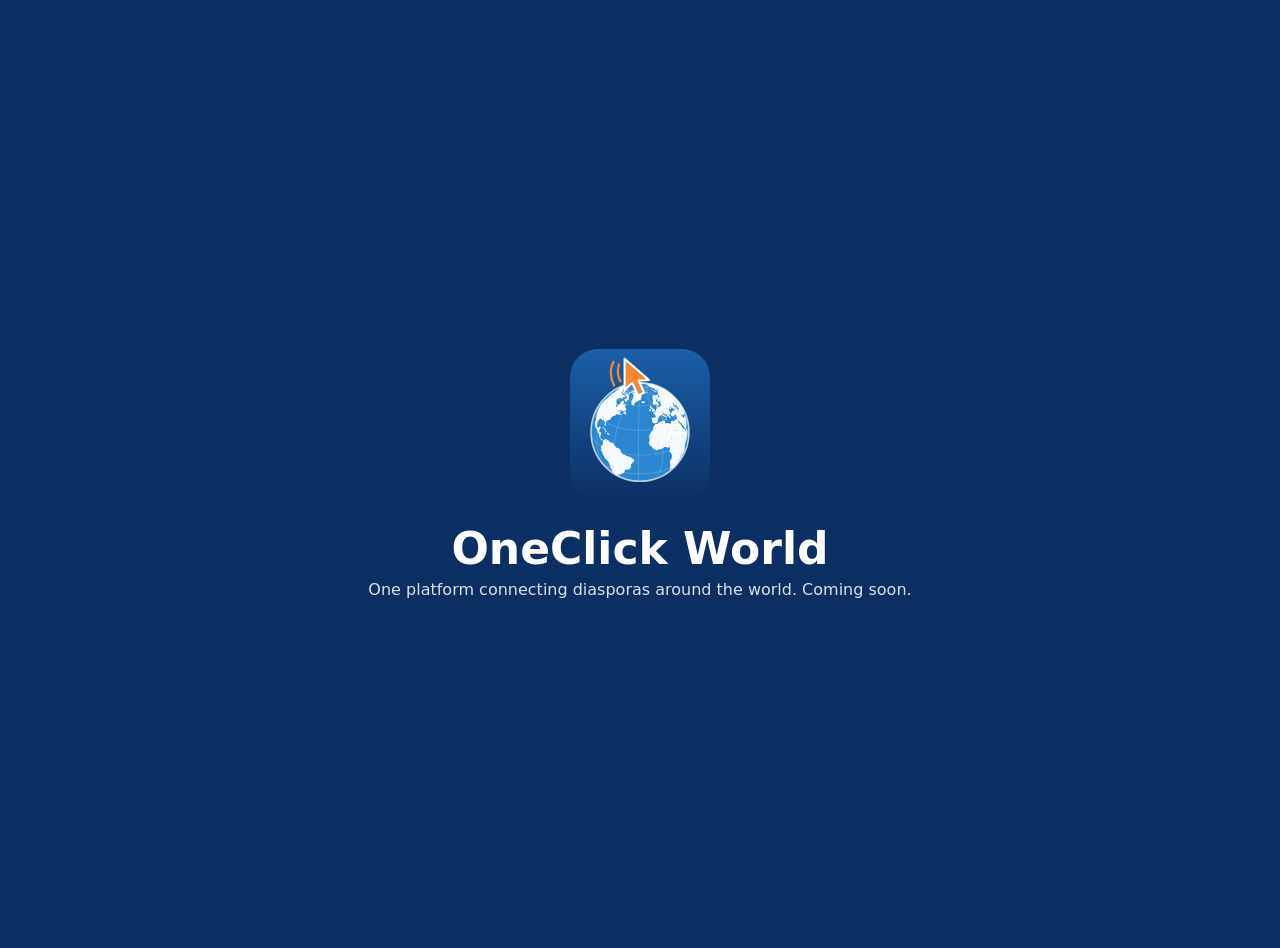
==== index.html @ 596a609d "Initial commit: placeholder page, logo and CNAME Co-Authored-By: Claude Sonnet 5.5 <noreply@anthropi" ====
<!doctype html>
<html lang="en"><head><meta charset="UTF-8"><meta name="viewport" content="width=device-width, initial-scale=1">
<title>OneClick World</title>
<link rel="icon" href="assets/oneclick-world-mark.svg" type="image/svg+xml">
<style>body{margin:0;min-height:100vh;display:grid;place-items:center;background:#0B2F63;color:#fff;font-family:system-ui,sans-serif;text-align:center;padding:24px}img{width:140px;height:auto}h1{margin:18px 0 6px;font-size:clamp(28px,5vw,44px)}p{opacity:.85;margin:0}</style></head>
<body><main><img src="assets/oneclick-world-mark.svg" alt="OneClick World"><h1>OneClick World</h1><p>One platform connecting diasporas around the world. Coming soon.</p></main></body></html>
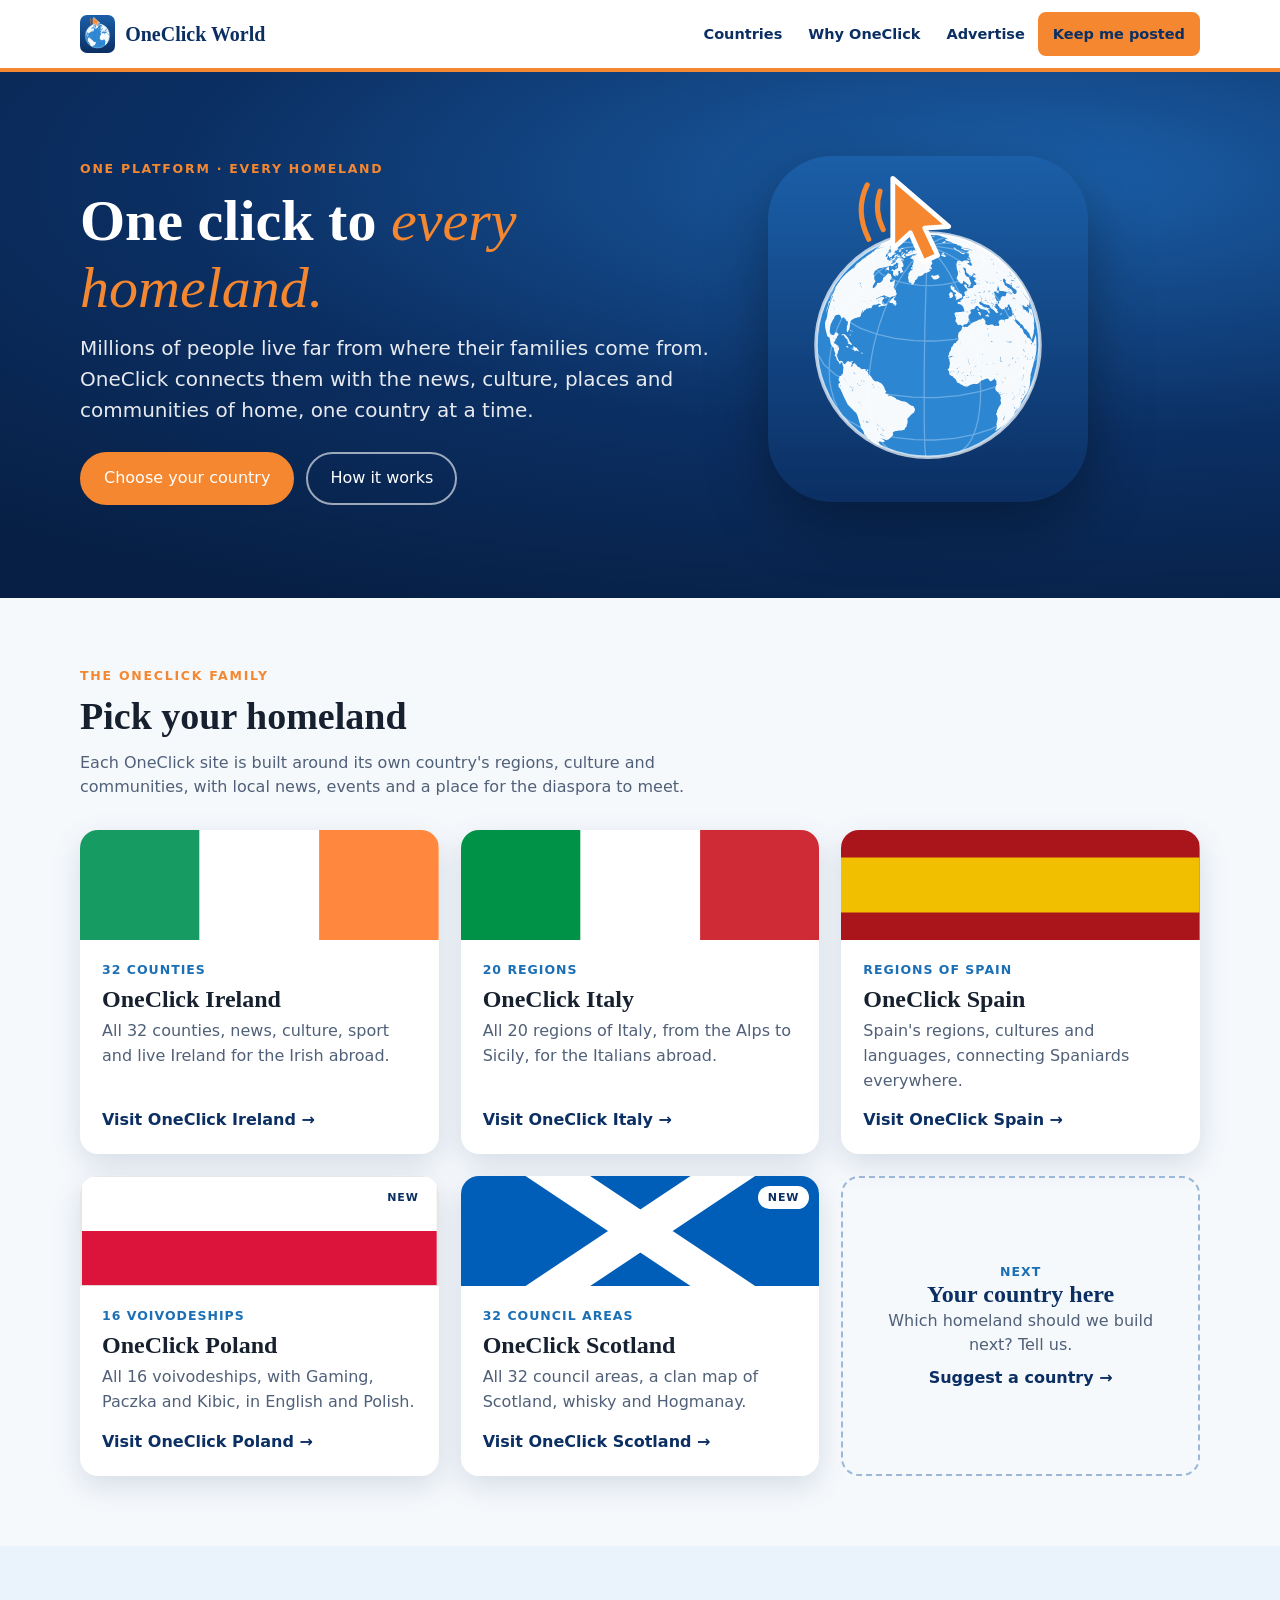
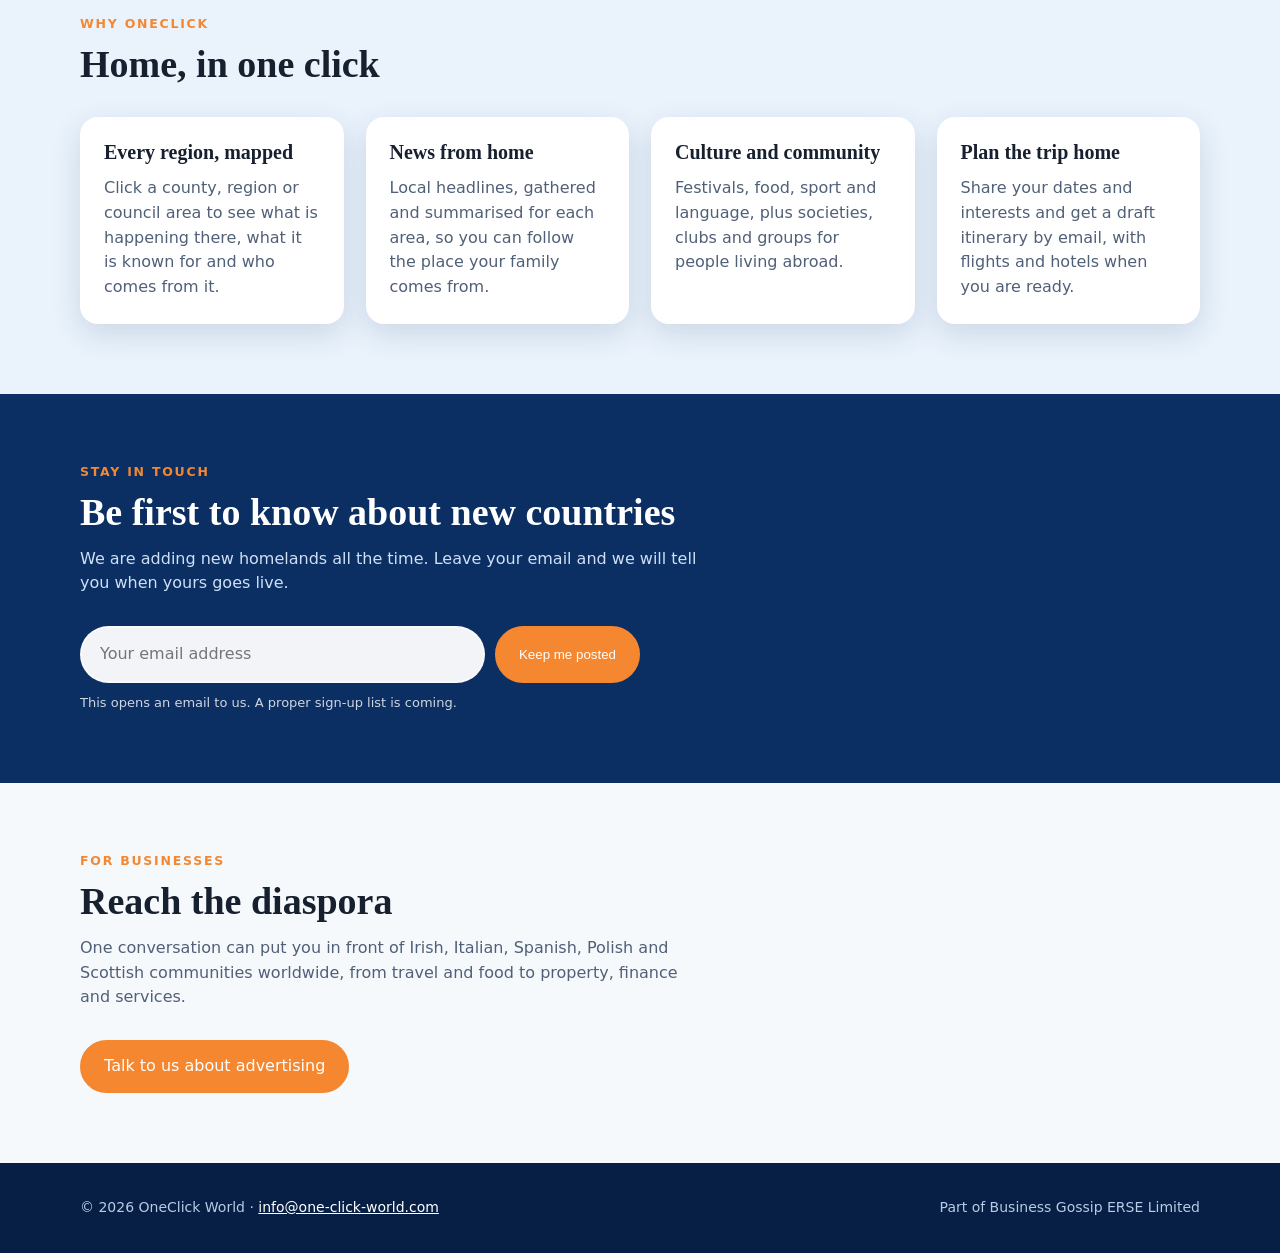
==== commit 73945411: "Hub site: hero, country tiles, why OneClick, sign-up, advertising Co-Authored-By: Claude Sonnet 5.5 " ====
--- a/index.html
+++ b/index.html
@@ -1,6 +1,49 @@
 <!doctype html>
 <html lang="en"><head><meta charset="UTF-8"><meta name="viewport" content="width=device-width, initial-scale=1">
-<title>OneClick World</title>
+<title>OneClick World | One click to every homeland</title>
+<meta name="description" content="OneClick World connects diaspora communities with their homelands: Ireland, Italy, Spain, Poland, Scotland and more.">
 <link rel="icon" href="assets/oneclick-world-mark.svg" type="image/svg+xml">
-<style>body{margin:0;min-height:100vh;display:grid;place-items:center;background:#0B2F63;color:#fff;font-family:system-ui,sans-serif;text-align:center;padding:24px}img{width:140px;height:auto}h1{margin:18px 0 6px;font-size:clamp(28px,5vw,44px)}p{opacity:.85;margin:0}</style></head>
-<body><main><img src="assets/oneclick-world-mark.svg" alt="OneClick World"><h1>OneClick World</h1><p>One platform connecting diasporas around the world. Coming soon.</p></main></body></html>
+<link rel="stylesheet" href="css/style.css"></head>
+<body>
+<header class="site-header"><div class="wrap header-row">
+  <a href="index.html" class="logo"><img src="assets/oneclick-world-mark.svg" alt=""> OneClick World</a>
+  <nav class="nav"><a href="#countries">Countries</a><a href="#why">Why OneClick</a><a href="#advertise">Advertise</a><a href="#join" class="btn">Keep me posted</a></nav>
+</div></header>
+
+<section class="hero"><div class="wrap">
+  <div><div class="eyebrow">One platform · every homeland</div>
+  <h1>One click to <em>every homeland.</em></h1>
+  <p class="lead">Millions of people live far from where their families come from. OneClick connects them with the news, culture, places and communities of home, one country at a time.</p>
+  <div class="row"><a href="#countries" class="btn">Choose your country</a><a href="#why" class="btn ghost">How it works</a></div></div>
+  <div class="hero-art"><img src="assets/oneclick-world-mark.svg" alt="OneClick World logo: a globe with a click cursor"></div>
+</div></section>
+
+<section class="block" id="countries"><div class="wrap">
+  <div class="head"><div class="eyebrow">The OneClick family</div><h2>Pick your homeland</h2><p>Each OneClick site is built around its own country's regions, culture and communities, with local news, events and a place for the diaspora to meet.</p></div>
+  <div class="tiles" id="tiles"><p>Loading…</p></div>
+</div></section>
+
+<section class="block tint" id="why"><div class="wrap">
+  <div class="head"><div class="eyebrow">Why OneClick</div><h2>Home, in one click</h2></div>
+  <div class="cols">
+    <div class="card"><h3>Every region, mapped</h3><p>Click a county, region or council area to see what is happening there, what it is known for and who comes from it.</p></div>
+    <div class="card"><h3>News from home</h3><p>Local headlines, gathered and summarised for each area, so you can follow the place your family comes from.</p></div>
+    <div class="card"><h3>Culture and community</h3><p>Festivals, food, sport and language, plus societies, clubs and groups for people living abroad.</p></div>
+    <div class="card"><h3>Plan the trip home</h3><p>Share your dates and interests and get a draft itinerary by email, with flights and hotels when you are ready.</p></div>
+  </div>
+</div></section>
+
+<section class="block dark" id="join"><div class="wrap">
+  <div class="head"><div class="eyebrow" style="color:var(--orange)">Stay in touch</div><h2>Be first to know about new countries</h2><p>We are adding new homelands all the time. Leave your email and we will tell you when yours goes live.</p></div>
+  <form class="signup" id="signup"><input type="email" required placeholder="Your email address" aria-label="Email address"><button class="btn" type="submit">Keep me posted</button></form>
+  <div class="note">This opens an email to us. A proper sign-up list is coming.</div>
+</div></section>
+
+<section class="block" id="advertise"><div class="wrap">
+  <div class="head"><div class="eyebrow">For businesses</div><h2>Reach the diaspora</h2><p>One conversation can put you in front of Irish, Italian, Spanish, Polish and Scottish communities worldwide, from travel and food to property, finance and services.</p></div>
+  <a class="btn" href="mailto:info@one-click-world.com?subject=Advertising%20on%20OneClick">Talk to us about advertising</a>
+</div></section>
+
+<footer class="site-footer"><div class="wrap"><span>&copy; <script>document.write(new Date().getFullYear())</script> OneClick World · <a href="mailto:info@one-click-world.com">info@one-click-world.com</a></span><span>Part of Business Gossip ERSE Limited</span></div></footer>
+<script src="js/main.js"></script>
+</body></html>
--- a/css/style.css
+++ b/css/style.css
@@ -0,0 +1,40 @@
+:root{--navy:#0B2F63;--navy2:#071F44;--blue:#1B6FB5;--sky:#EAF3FC;--orange:#F4872F;--ink:#16202E;--soft:#506078;--paper:#F6F9FC;--radius:18px;--shadow:0 10px 30px rgba(11,47,99,.14)}
+*{box-sizing:border-box}html{scroll-behavior:smooth}
+body{margin:0;font-family:"Segoe UI",system-ui,-apple-system,Roboto,Helvetica,Arial,sans-serif;color:var(--ink);background:var(--paper);line-height:1.55}
+h1,h2,h3{font-family:Georgia,"Times New Roman",serif;line-height:1.15;margin:0 0 12px}p{margin:0 0 14px}a{color:inherit;text-decoration:none}
+.wrap{max-width:1160px;margin:0 auto;padding:0 20px}
+.site-header{background:#fff;border-bottom:4px solid var(--orange);position:sticky;top:0;z-index:10}
+.header-row{display:flex;align-items:center;justify-content:space-between;gap:16px;padding:12px 20px}
+.logo{display:flex;align-items:center;gap:10px;font:600 20px Georgia,serif;color:var(--navy)}.logo img{height:38px;width:auto}
+.nav a{font-size:14.5px;font-weight:600;padding:9px 13px;border-radius:8px;color:var(--navy)}.nav a:hover{background:var(--sky)}
+@media(max-width:700px){.nav a:not(.btn){display:none}}
+.btn{display:inline-block;font:600 15px inherit;padding:12px 22px;border-radius:999px;background:var(--orange);color:#fff;border:2px solid var(--orange);cursor:pointer}.btn:hover{background:#d9741f}
+.btn.ghost{background:transparent;border-color:rgba(255,255,255,.6);color:#fff}.btn.ghost:hover{background:rgba(255,255,255,.12)}
+.hero{position:relative;overflow:hidden;background:radial-gradient(120% 90% at 80% 20%,#1B5FA8 0,var(--navy) 55%,var(--navy2) 100%);color:#fff;padding:84px 0 88px}
+.hero .wrap{position:relative;z-index:1;display:grid;grid-template-columns:1.2fr .8fr;gap:40px;align-items:center}
+@media(max-width:820px){.hero .wrap{grid-template-columns:1fr}.hero-art{order:-1;max-width:200px}}
+.eyebrow{font:700 12.5px system-ui;letter-spacing:.14em;text-transform:uppercase;color:var(--orange);margin-bottom:12px}
+.hero h1{font-size:clamp(34px,5vw,58px)}.hero h1 em{color:var(--orange);font-style:italic;font-weight:500}
+.hero p.lead{font-size:clamp(17px,2vw,20px);opacity:.9;max-width:54ch;margin-bottom:26px}
+.hero-art img{width:100%;max-width:320px;filter:drop-shadow(0 20px 30px rgba(0,0,0,.35));animation:float 7s ease-in-out infinite}
+@keyframes float{50%{transform:translateY(-10px)}}@media(prefers-reduced-motion:reduce){.hero-art img{animation:none}}
+.row{display:flex;gap:12px;flex-wrap:wrap}
+section.block{padding:70px 0}.block.tint{background:var(--sky)}.block.dark{background:var(--navy);color:#fff}
+.head{margin-bottom:30px}.head h2{font-size:clamp(26px,3.5vw,38px)}.head p{color:var(--soft);max-width:62ch}.dark .head p{color:#cfe0f5}
+.tiles{display:grid;grid-template-columns:repeat(auto-fill,minmax(280px,1fr));gap:22px}
+.tile{display:flex;flex-direction:column;background:#fff;border-radius:var(--radius);overflow:hidden;box-shadow:var(--shadow);transition:transform .2s}.tile:hover{transform:translateY(-4px)}
+.flag{height:110px;position:relative}.flag svg{width:100%;height:100%;display:block}
+.tile .body{padding:20px 22px 22px;display:flex;flex-direction:column;gap:6px;flex:1}
+.tile h3{font-size:24px;margin:0}.tile .stat{font-size:12.5px;font-weight:700;letter-spacing:.08em;text-transform:uppercase;color:var(--blue)}
+.tile p{color:var(--soft);margin:0 0 8px;flex:1}.tile .go{font-weight:700;color:var(--navy)}
+.badge{position:absolute;top:10px;right:10px;background:#fff;color:var(--navy);font:700 11px system-ui;letter-spacing:.08em;text-transform:uppercase;padding:5px 10px;border-radius:999px}
+.tile.next{border:2px dashed #9CB8D8;background:transparent;box-shadow:none;justify-content:center;align-items:center;text-align:center;min-height:300px;padding:24px}
+.tile.next h3{color:var(--navy)}
+.cols{display:grid;grid-template-columns:repeat(auto-fit,minmax(240px,1fr));gap:22px}
+.card{background:#fff;border-radius:var(--radius);padding:24px;box-shadow:var(--shadow)}.card h3{font-size:20px}.card p{color:var(--soft);margin:0}
+.dark .card{background:rgba(255,255,255,.08);box-shadow:none;border:1px solid rgba(255,255,255,.15)}.dark .card p{color:#cfe0f5}
+form.signup{display:flex;gap:10px;flex-wrap:wrap;max-width:560px}
+form.signup input{flex:1 1 240px;padding:14px 18px;font:inherit;border:2px solid rgba(255,255,255,.4);border-radius:999px;background:rgba(255,255,255,.95);color:var(--ink)}
+.note{font-size:13px;opacity:.8;margin-top:10px}
+.site-footer{background:var(--navy2);color:#b8cbe6;padding:34px 0;font-size:14px}.site-footer .wrap{display:flex;justify-content:space-between;gap:16px;flex-wrap:wrap;align-items:center}
+.site-footer a{color:#fff;text-decoration:underline}
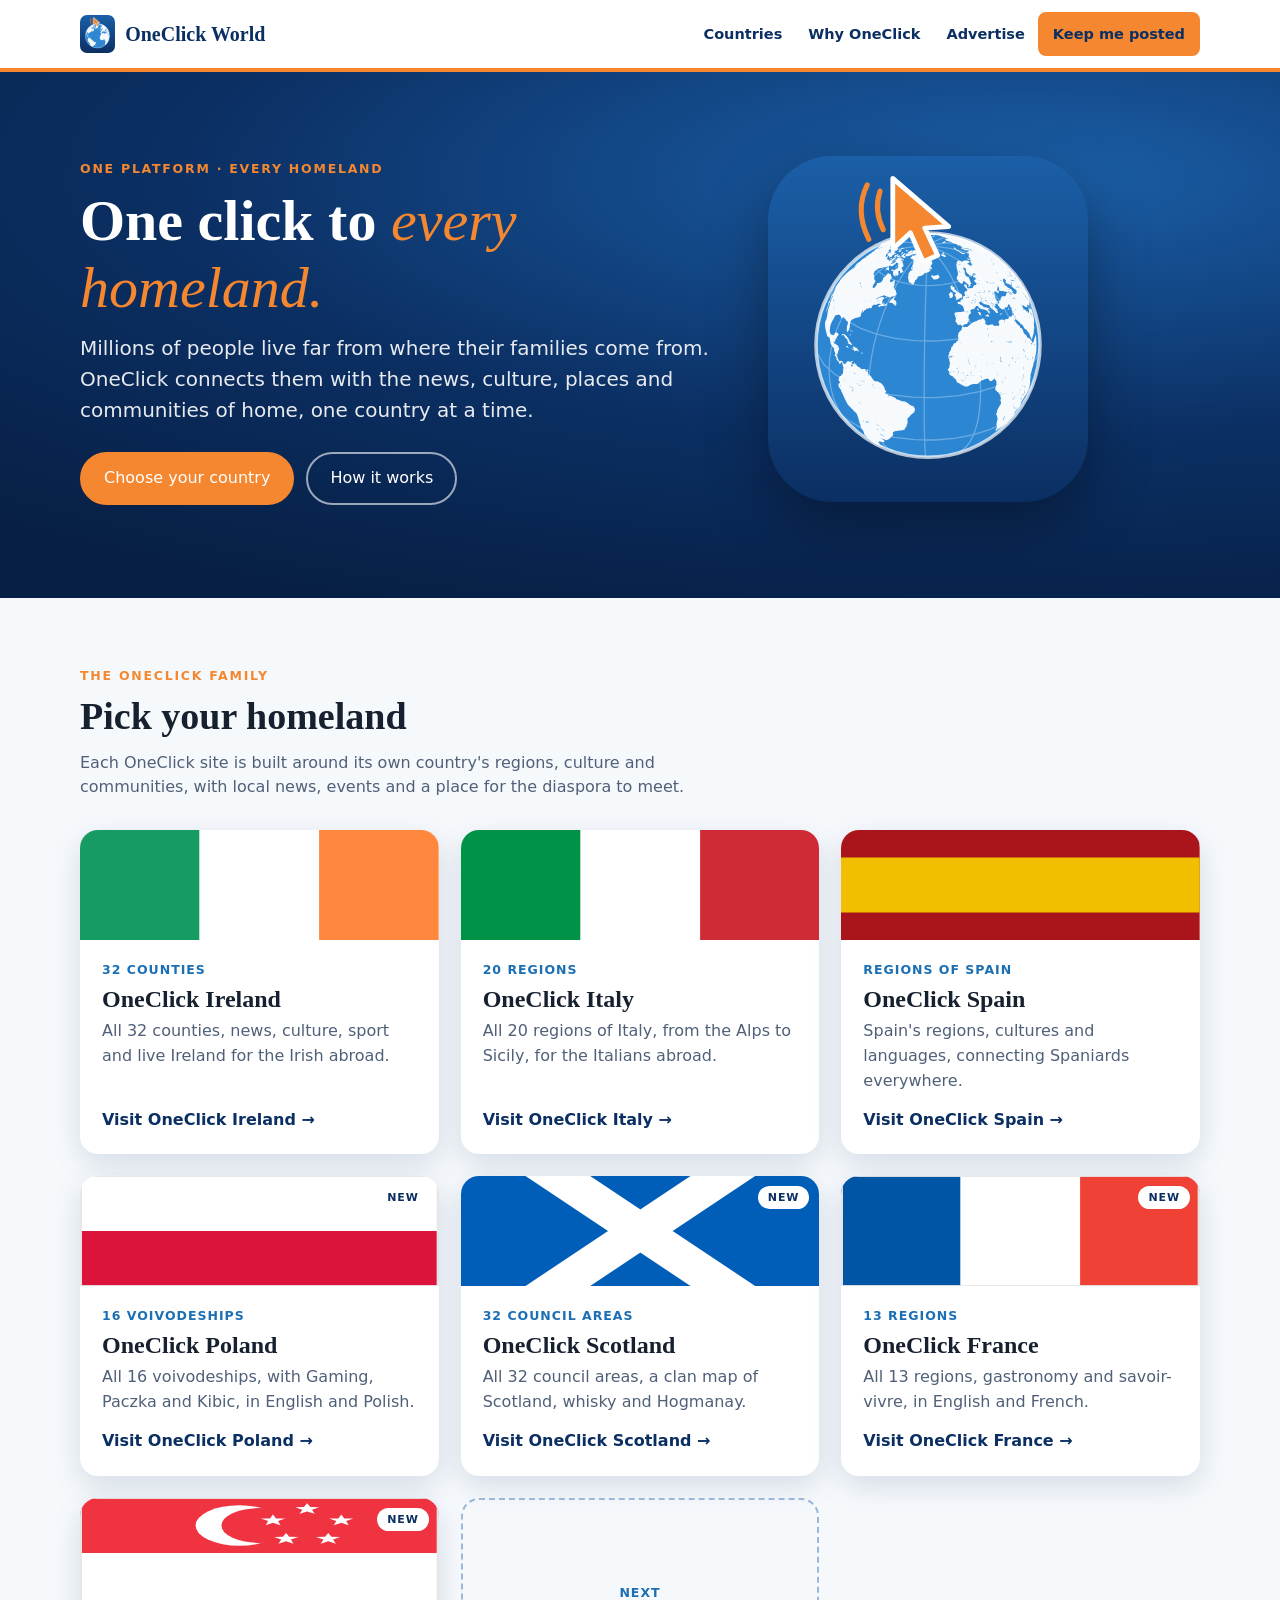
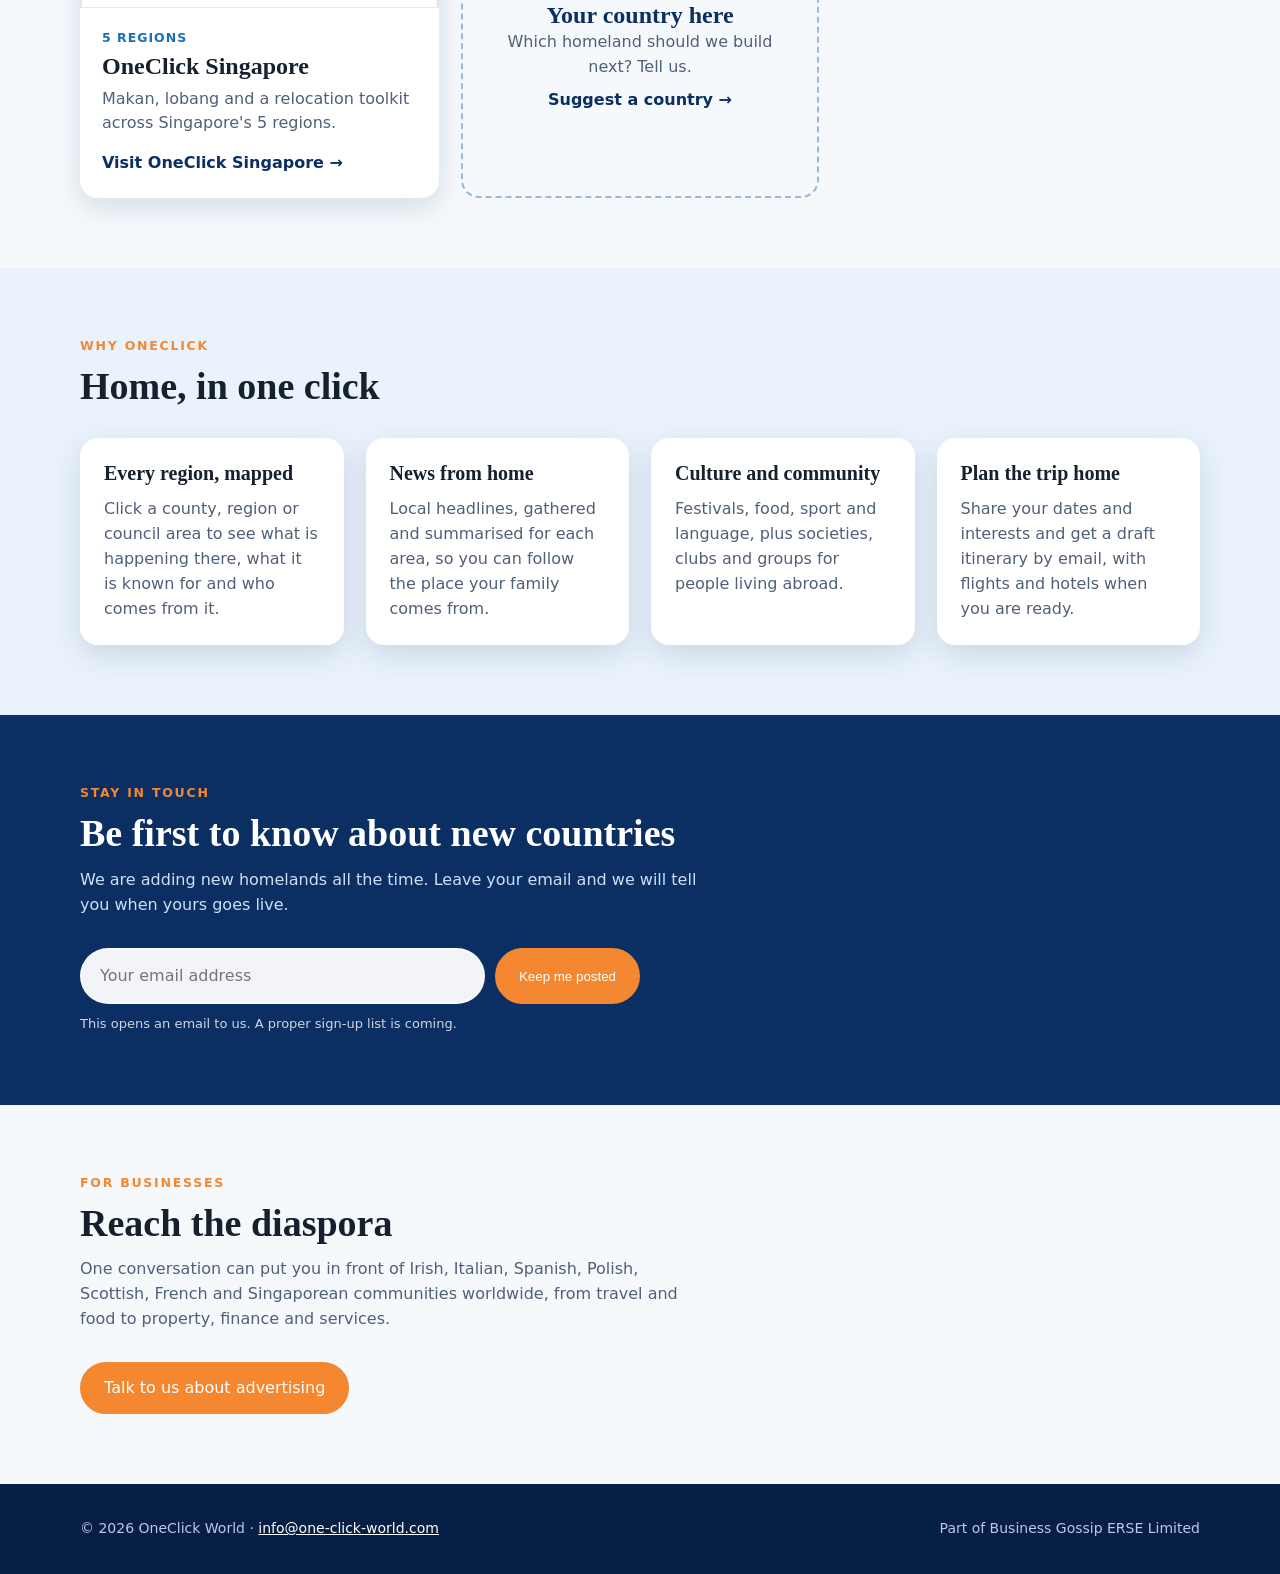
==== commit 923b7c9f: "Add France and Singapore to the hub Co-Authored-By: Claude Sonnet 5.5 <noreply@anthropic.com> Claude" ====
--- a/index.html
+++ b/index.html
@@ -1,7 +1,7 @@
 <!doctype html>
 <html lang="en"><head><meta charset="UTF-8"><meta name="viewport" content="width=device-width, initial-scale=1">
 <title>OneClick World | One click to every homeland</title>
-<meta name="description" content="OneClick World connects diaspora communities with their homelands: Ireland, Italy, Spain, Poland, Scotland and more.">
+<meta name="description" content="OneClick World connects diaspora communities with their homelands: Ireland, Italy, Spain, Poland, Scotland, France, Singapore and more.">
 <link rel="icon" href="assets/oneclick-world-mark.svg" type="image/svg+xml">
 <link rel="stylesheet" href="css/style.css"></head>
 <body>
@@ -40,7 +40,7 @@
 </div></section>
 
 <section class="block" id="advertise"><div class="wrap">
-  <div class="head"><div class="eyebrow">For businesses</div><h2>Reach the diaspora</h2><p>One conversation can put you in front of Irish, Italian, Spanish, Polish and Scottish communities worldwide, from travel and food to property, finance and services.</p></div>
+  <div class="head"><div class="eyebrow">For businesses</div><h2>Reach the diaspora</h2><p>One conversation can put you in front of Irish, Italian, Spanish, Polish, Scottish, French and Singaporean communities worldwide, from travel and food to property, finance and services.</p></div>
   <a class="btn" href="mailto:info@one-click-world.com?subject=Advertising%20on%20OneClick">Talk to us about advertising</a>
 </div></section>
 
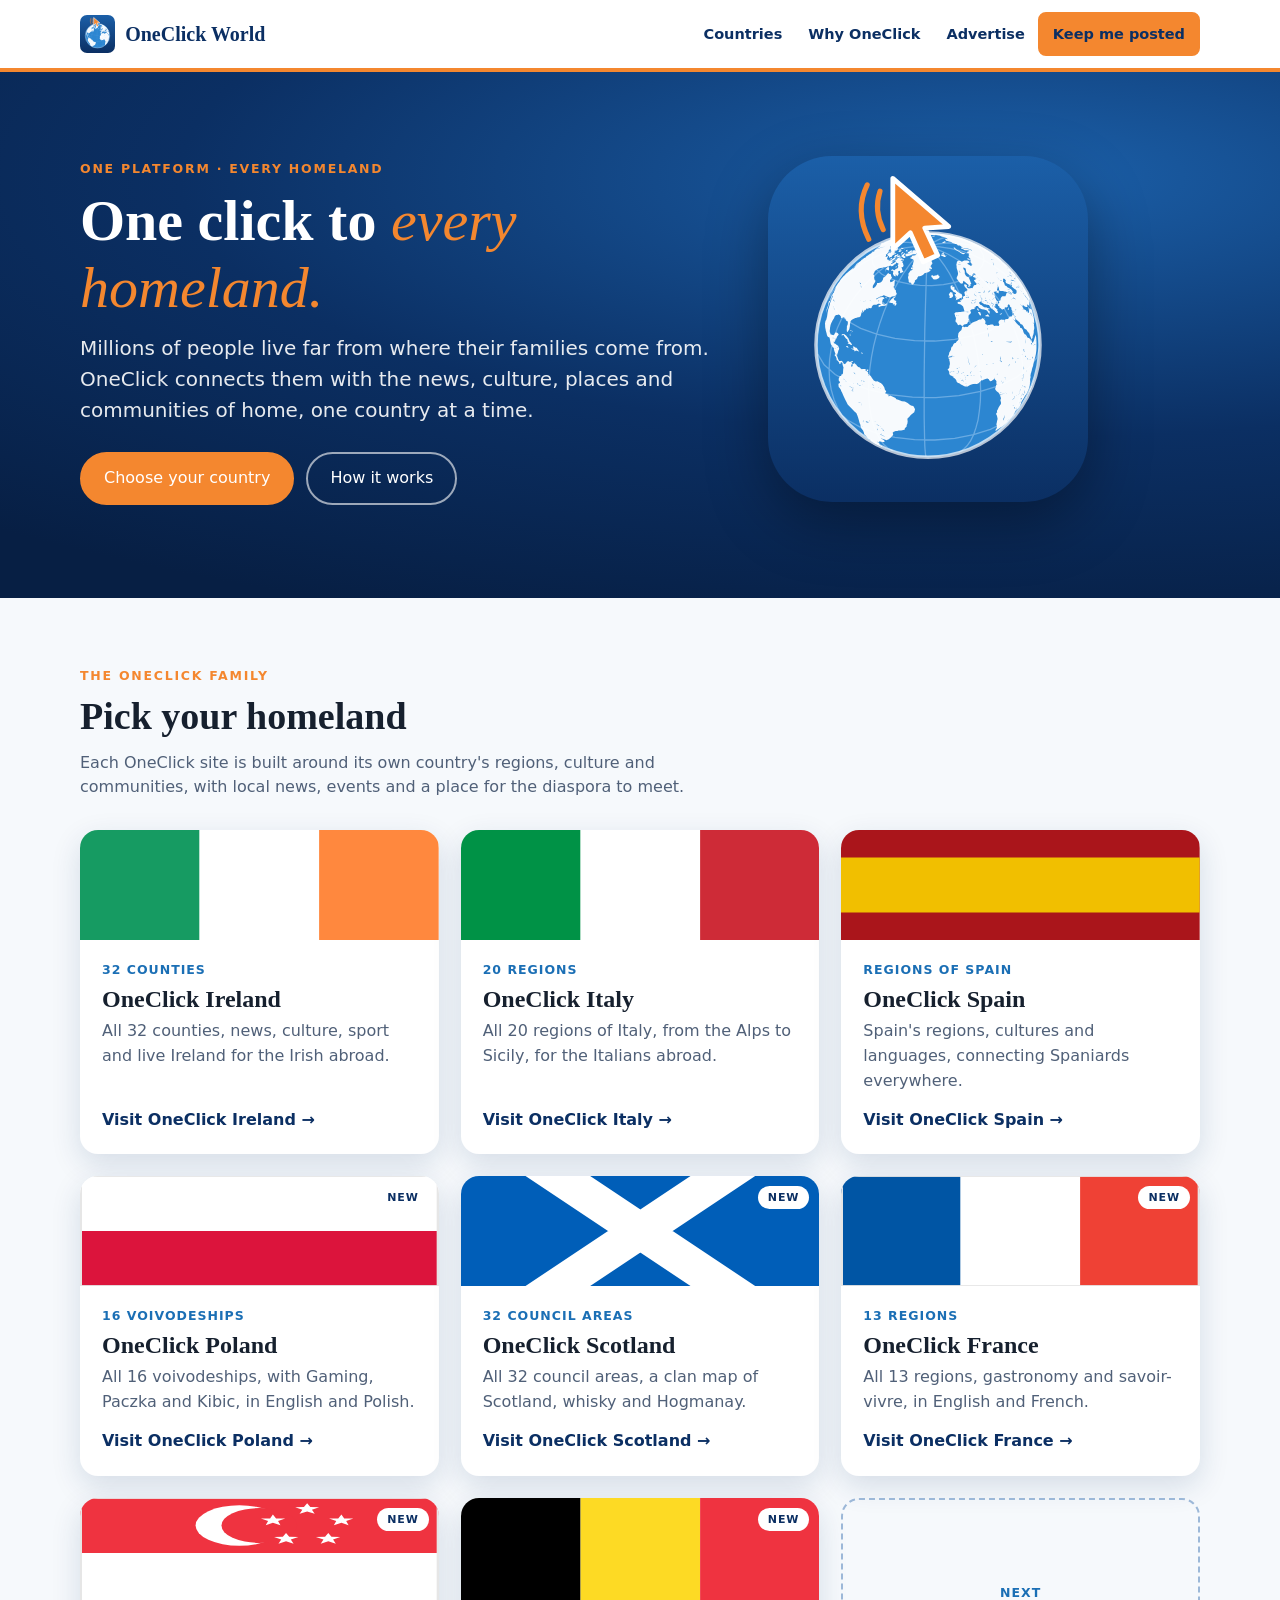
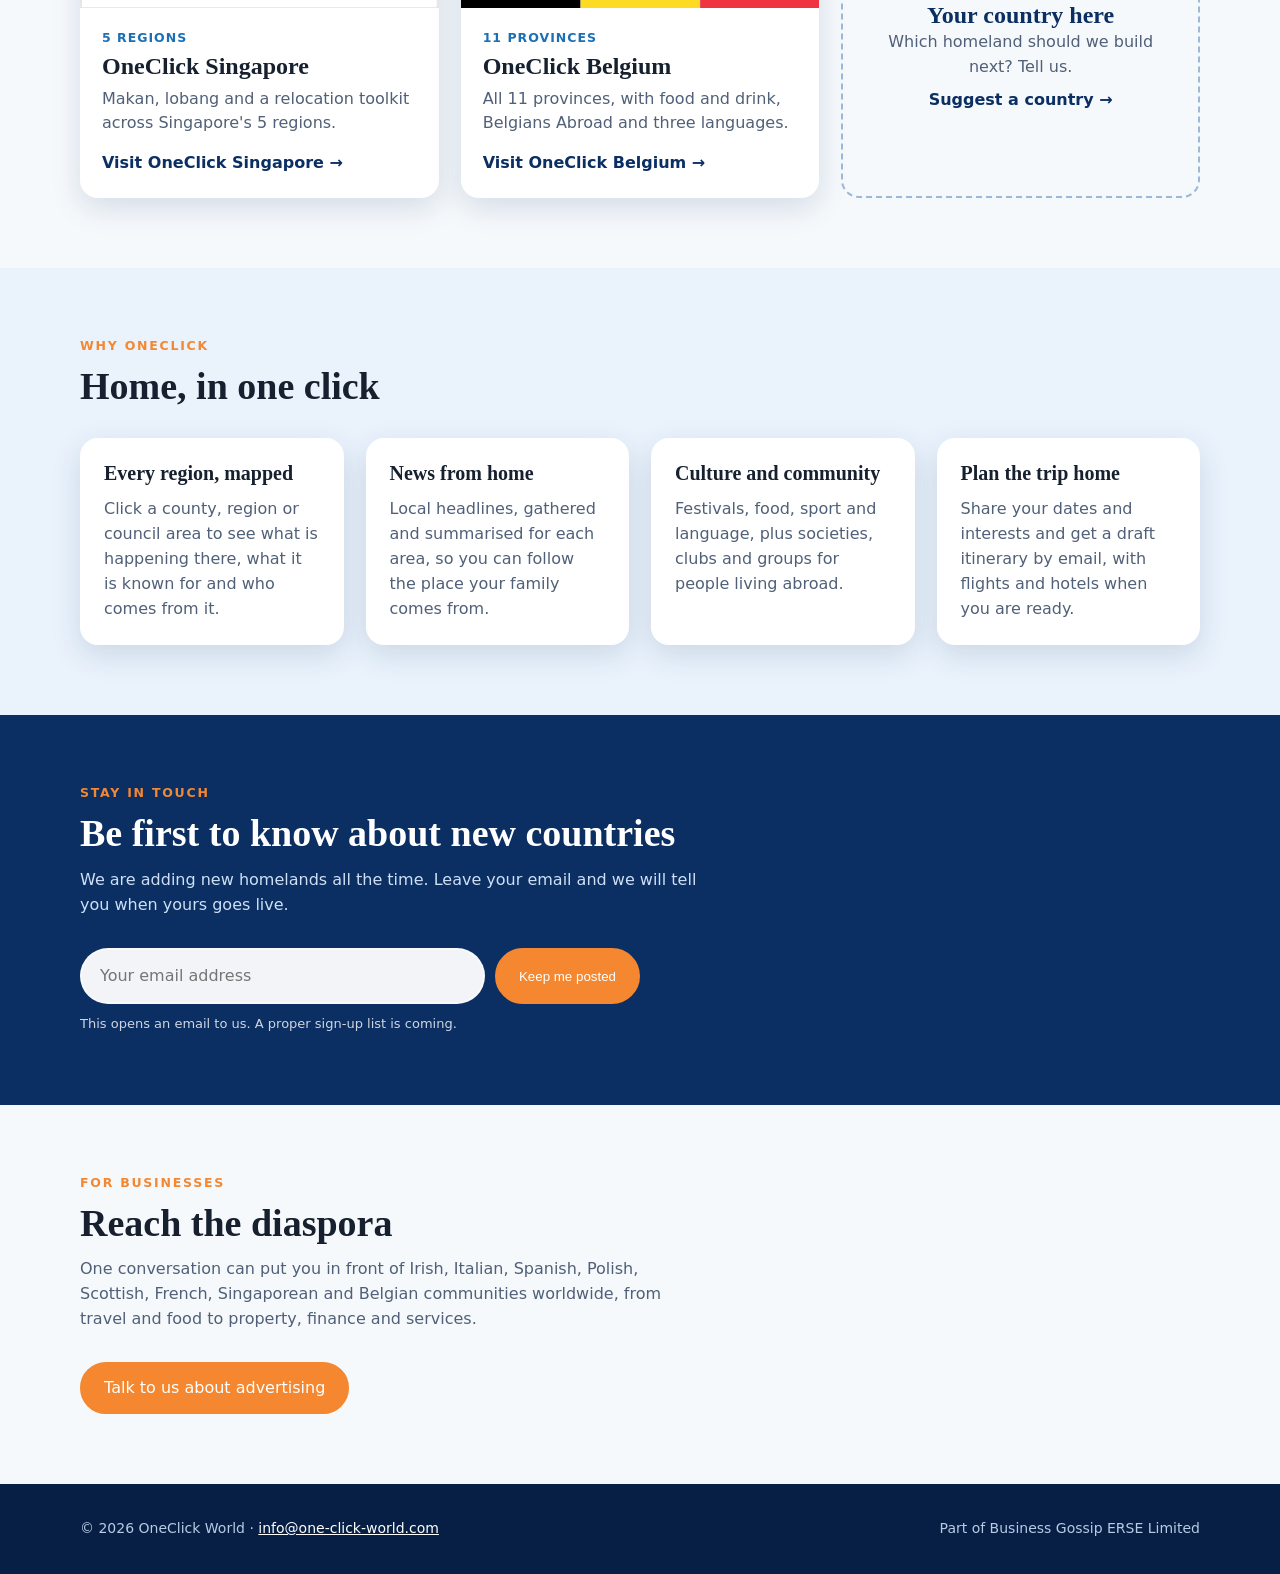
==== commit 0fecaf45: "Add OneClick Belgium to the hub Co-Authored-By: Claude Sonnet 5.5 <noreply@anthropic.com> Claude-Ses" ====
--- a/index.html
+++ b/index.html
@@ -1,7 +1,7 @@
 <!doctype html>
 <html lang="en"><head><meta charset="UTF-8"><meta name="viewport" content="width=device-width, initial-scale=1">
 <title>OneClick World | One click to every homeland</title>
-<meta name="description" content="OneClick World connects diaspora communities with their homelands: Ireland, Italy, Spain, Poland, Scotland, France, Singapore and more.">
+<meta name="description" content="OneClick World connects diaspora communities with their homelands: Ireland, Italy, Spain, Poland, Scotland, France, Singapore, Belgium and more.">
 <link rel="icon" href="assets/oneclick-world-mark.svg" type="image/svg+xml">
 <link rel="stylesheet" href="css/style.css"></head>
 <body>
@@ -40,7 +40,7 @@
 </div></section>
 
 <section class="block" id="advertise"><div class="wrap">
-  <div class="head"><div class="eyebrow">For businesses</div><h2>Reach the diaspora</h2><p>One conversation can put you in front of Irish, Italian, Spanish, Polish, Scottish, French and Singaporean communities worldwide, from travel and food to property, finance and services.</p></div>
+  <div class="head"><div class="eyebrow">For businesses</div><h2>Reach the diaspora</h2><p>One conversation can put you in front of Irish, Italian, Spanish, Polish, Scottish, French, Singaporean and Belgian communities worldwide, from travel and food to property, finance and services.</p></div>
   <a class="btn" href="mailto:info@one-click-world.com?subject=Advertising%20on%20OneClick">Talk to us about advertising</a>
 </div></section>
 
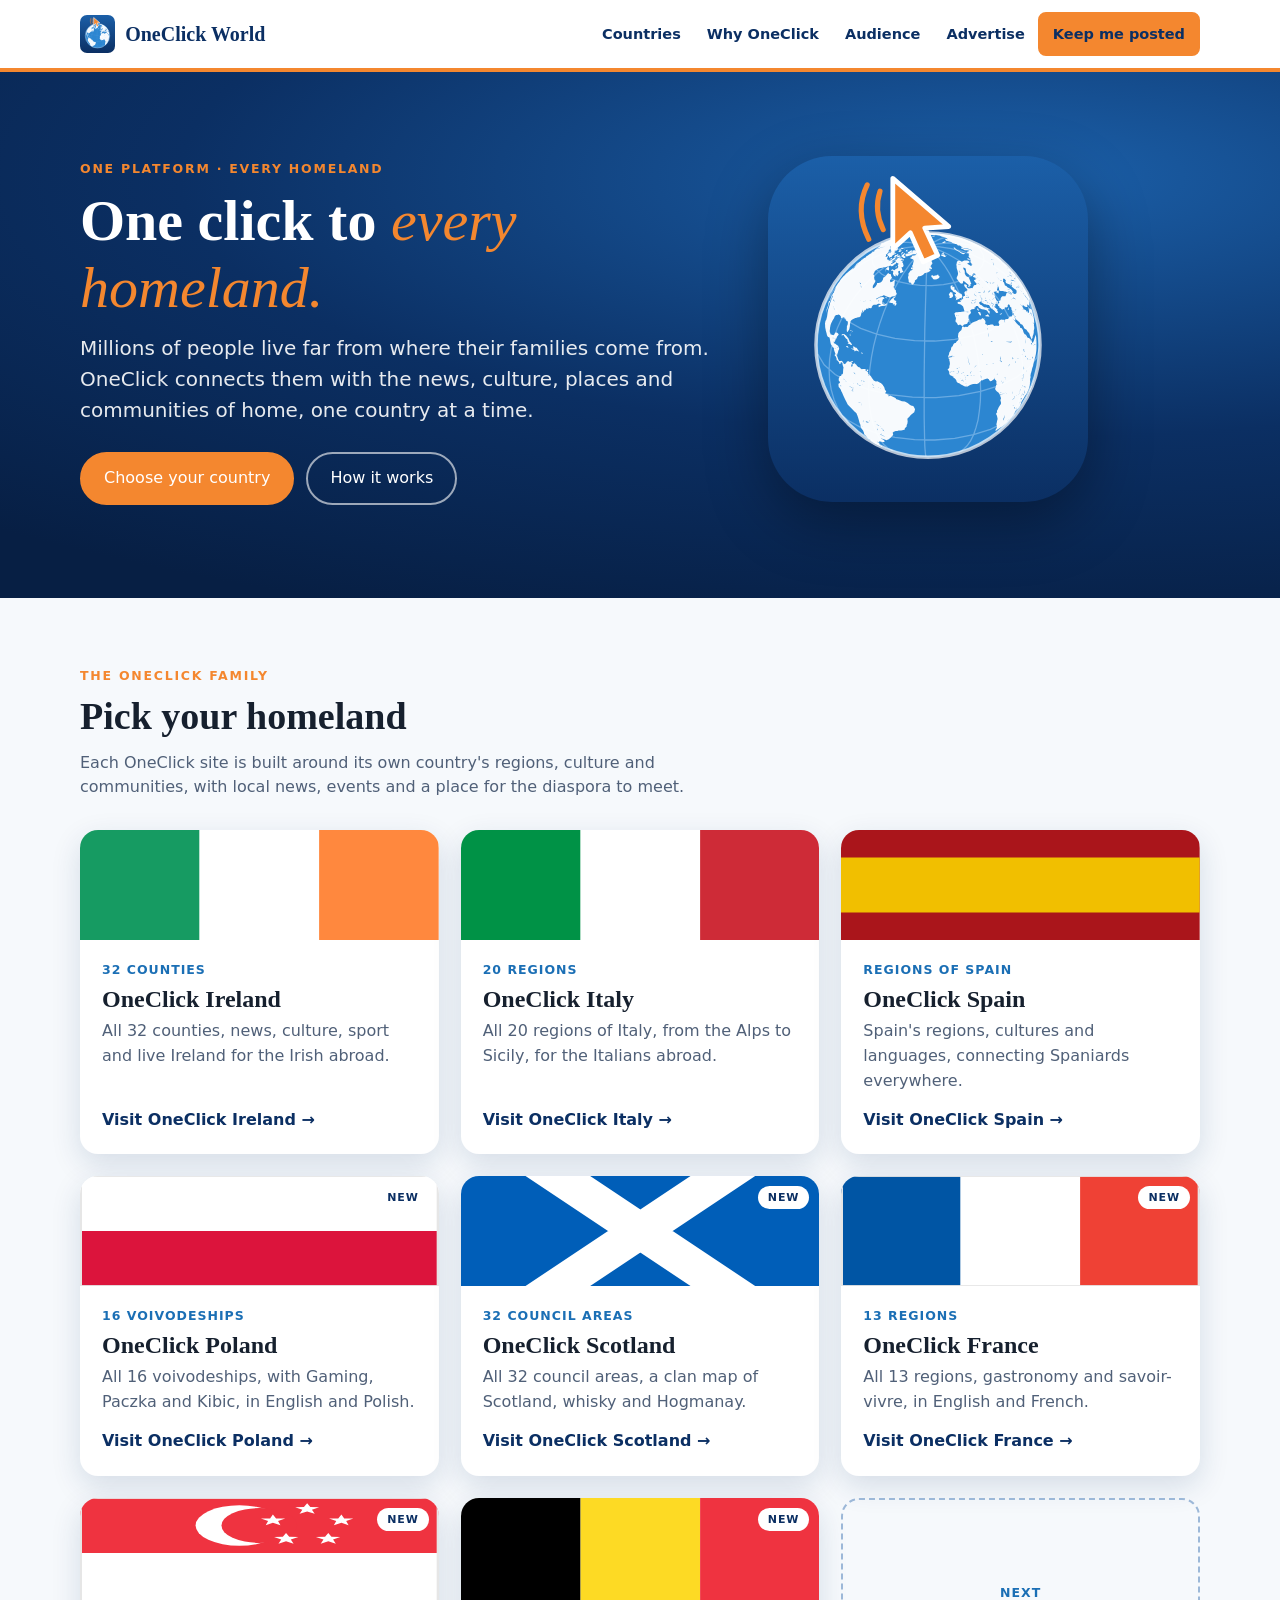
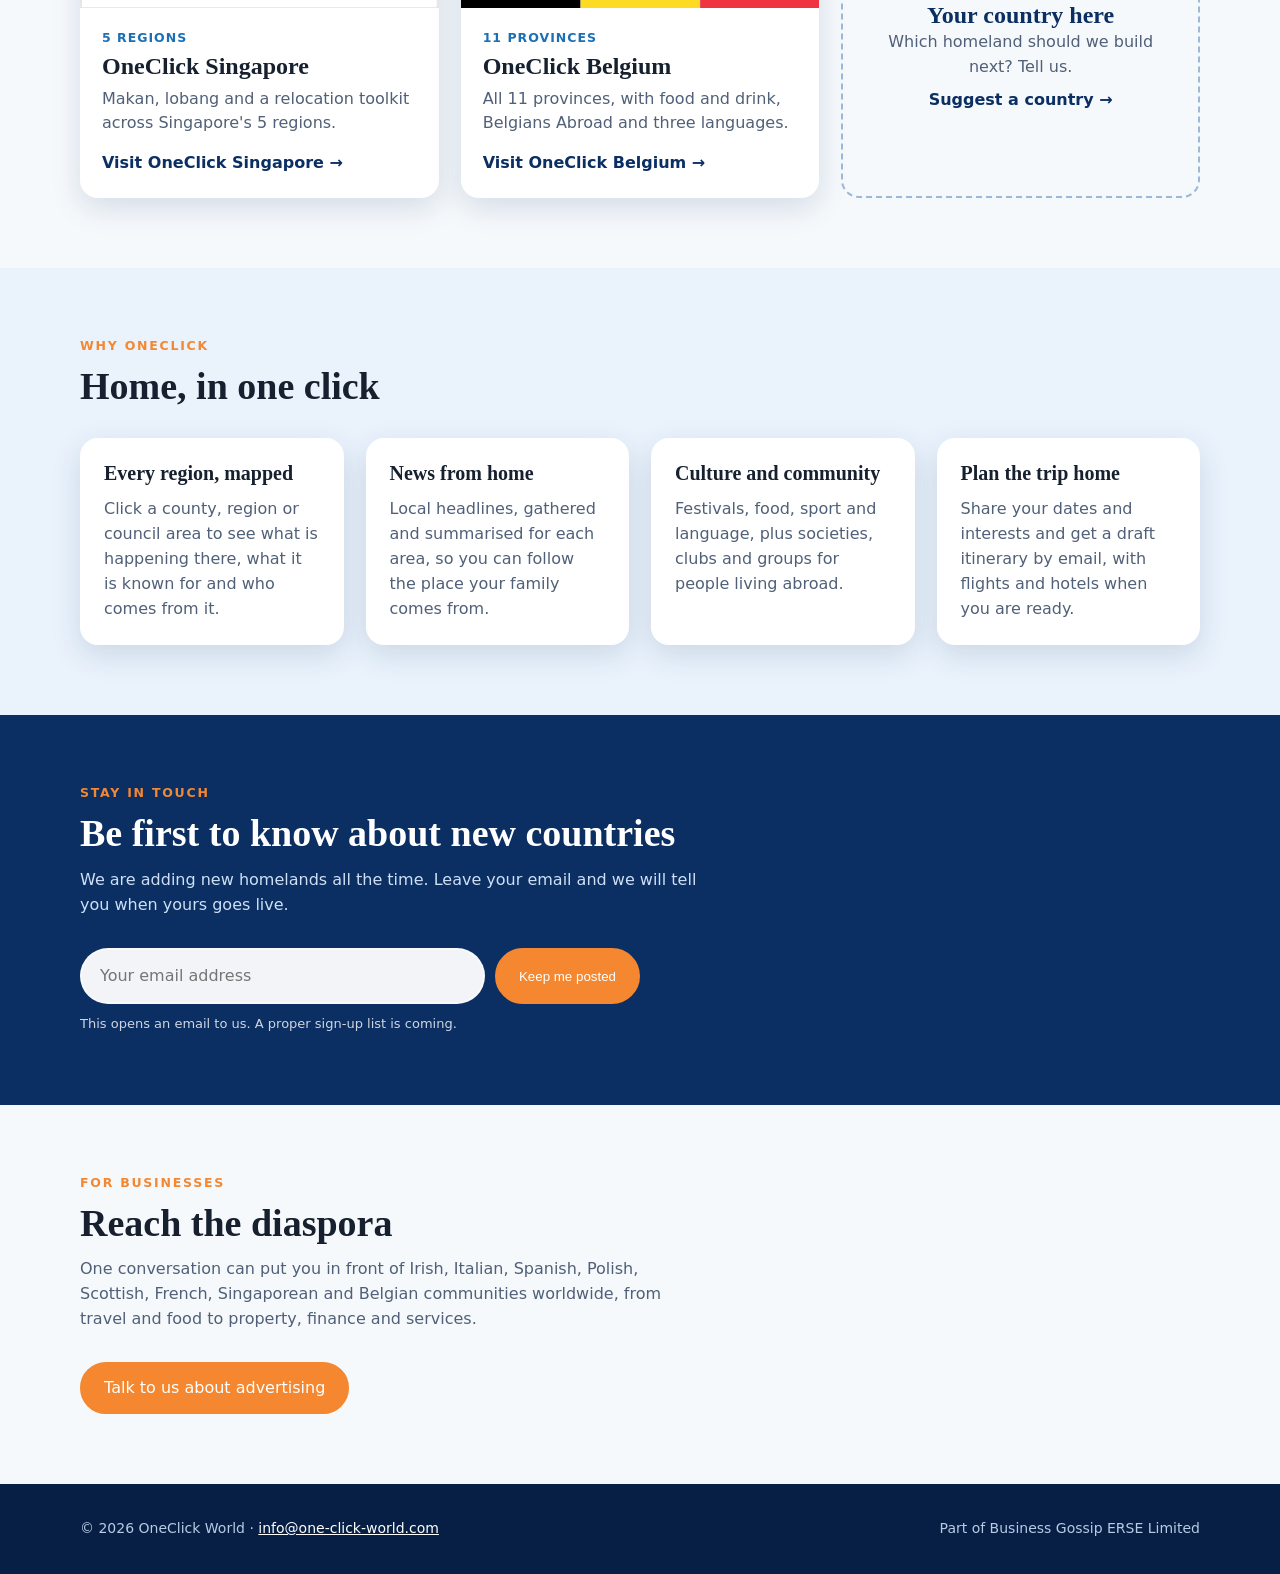
==== commit 447394f5: "Add worldwide audience page (diaspora size by homeland) Co-Authored-By: Claude Sonnet 5.5 <noreply@a" ====
--- a/index.html
+++ b/index.html
@@ -7,7 +7,7 @@
 <body>
 <header class="site-header"><div class="wrap header-row">
   <a href="index.html" class="logo"><img src="assets/oneclick-world-mark.svg" alt=""> OneClick World</a>
-  <nav class="nav"><a href="#countries">Countries</a><a href="#why">Why OneClick</a><a href="#advertise">Advertise</a><a href="#join" class="btn">Keep me posted</a></nav>
+  <nav class="nav"><a href="#countries">Countries</a><a href="#why">Why OneClick</a><a href="audience.html">Audience</a><a href="#advertise">Advertise</a><a href="#join" class="btn">Keep me posted</a></nav>
 </div></header>
 
 <section class="hero"><div class="wrap">
